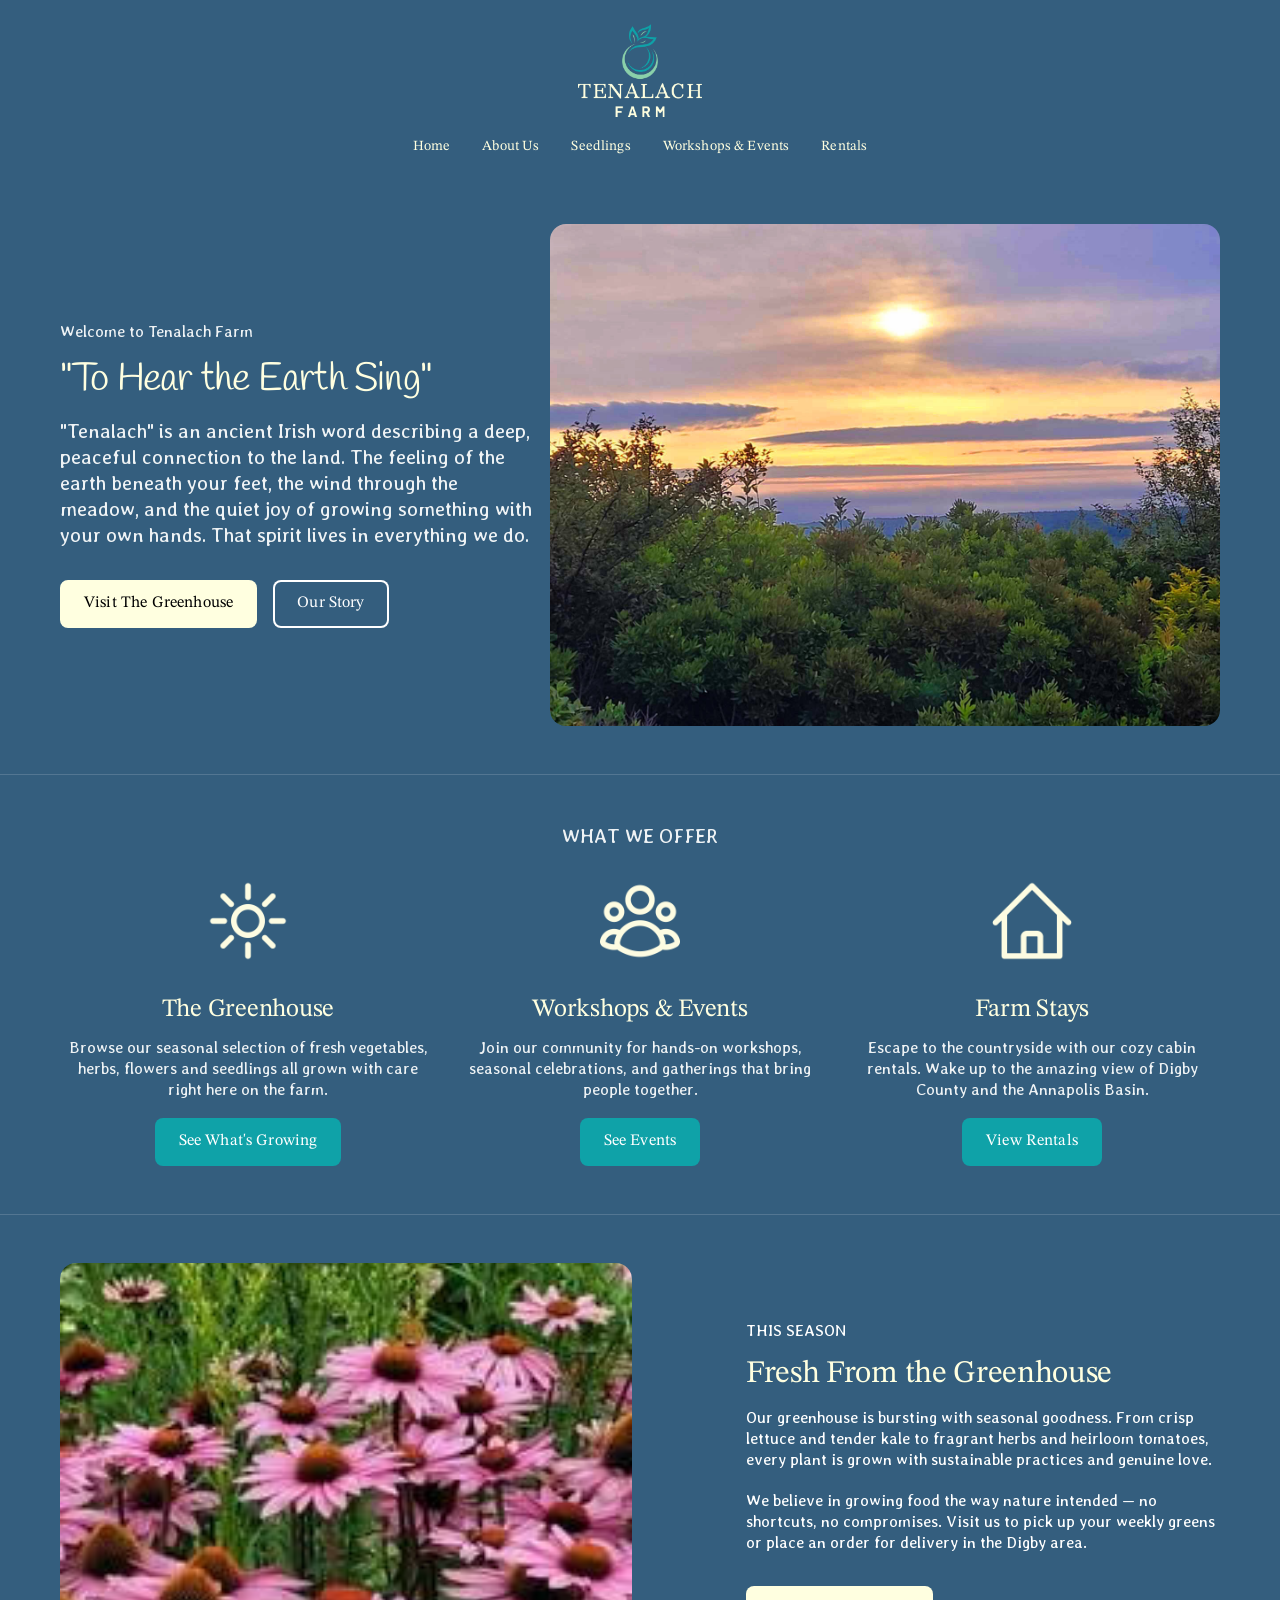
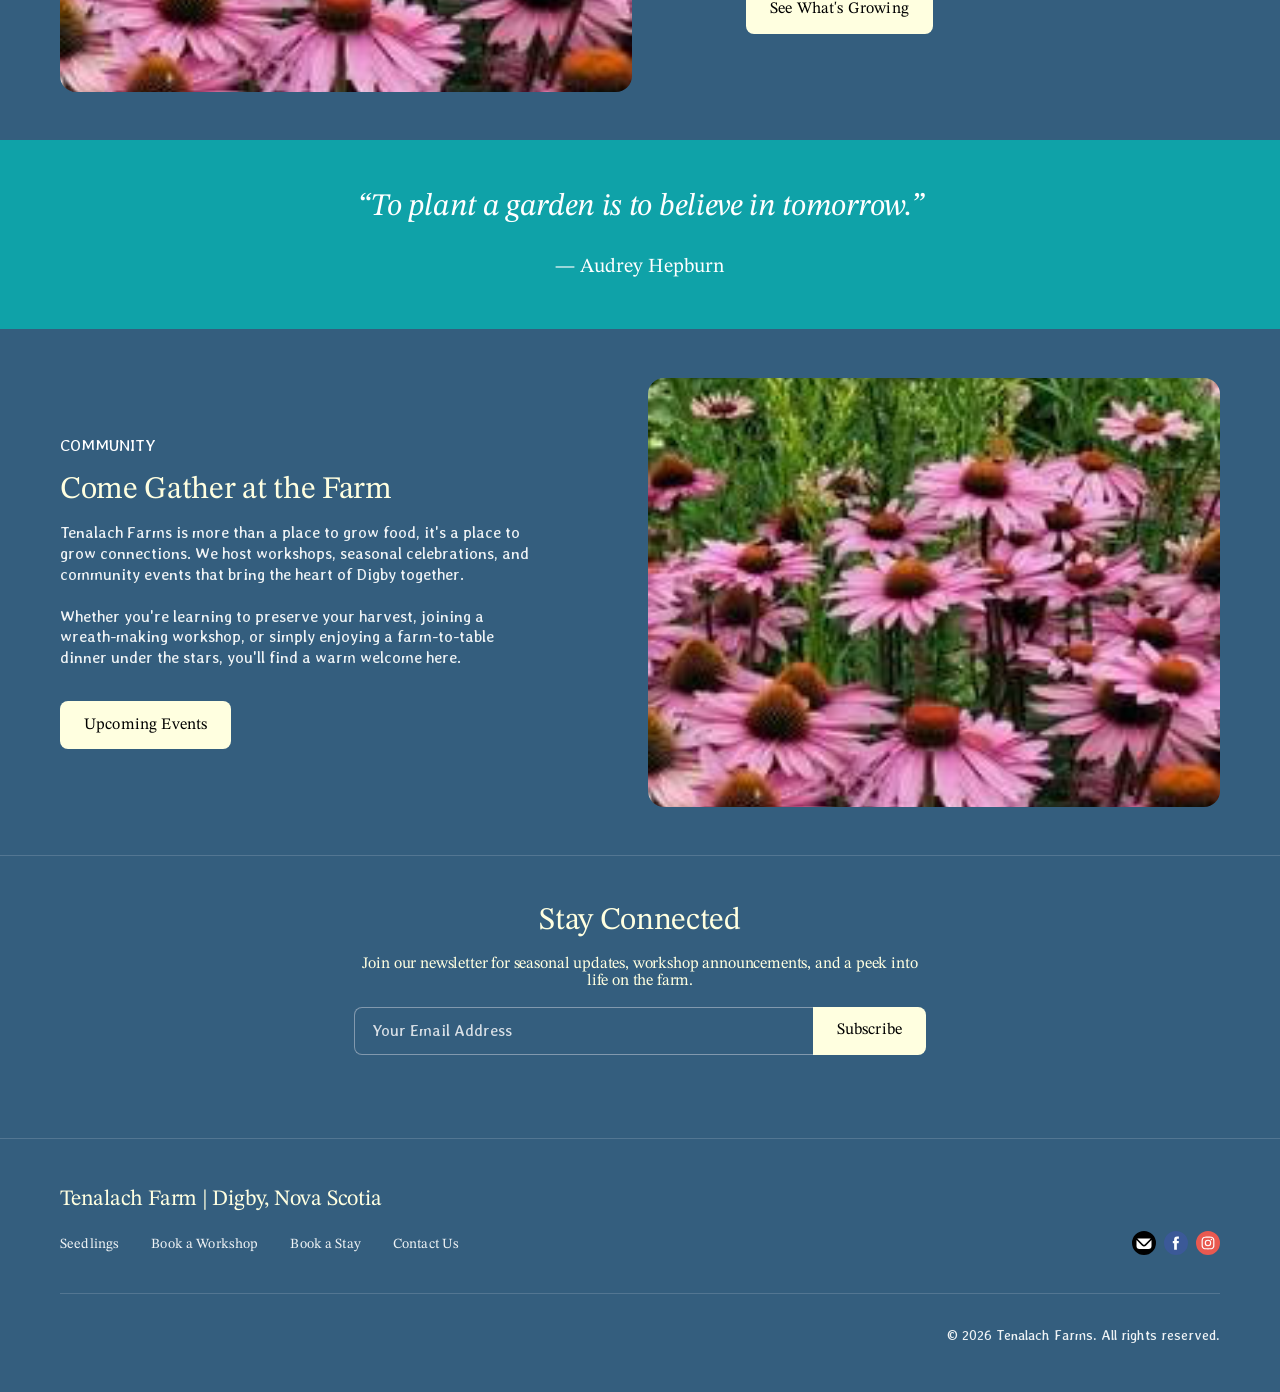
==== index.html @ 4d5b63ff "Tenalach Farm website: static rebuild of the Square site Home, About Us, Seedlings, Workshops & Even" ====
<!doctype html>
<html lang="en">
<head>
  <meta charset="utf-8">
  <meta name="viewport" content="width=device-width, initial-scale=1">
  <title>Home | Tenalach Farm | Digby, Nova Scotia</title>
  <meta name="description" content="Tenalach Farm in Digby, Nova Scotia: seedlings, cut flowers and herbs, community workshops and events, and cozy farm-stay cabins.">
  <meta property="og:title" content="Home | Tenalach Farm | Digby, Nova Scotia">
  <meta property="og:description" content="Tenalach Farm in Digby, Nova Scotia: seedlings, cut flowers and herbs, community workshops and events, and cozy farm-stay cabins.">
  <meta property="og:image" content="assets/images/home-hero.jpg">
  <link rel="icon" type="image/png" href="assets/images/favicon.png">
  <link rel="apple-touch-icon" href="assets/images/apple-touch-icon.png">
  <link rel="preconnect" href="https://fonts.googleapis.com">
  <link rel="preconnect" href="https://fonts.gstatic.com" crossorigin>
  <link href="https://fonts.googleapis.com/css2?family=Averia+Libre:ital,wght@0,400;0,700;1,400&family=Handlee&family=STIX+Two+Text:ital,wght@0,400;0,700;1,400&display=swap" rel="stylesheet">
  <link rel="stylesheet" href="assets/css/style.css">
</head>
<body>

  <header class="site-header">
    <div class="container header-inner">
      <button class="icon-btn menu-toggle" data-menu-open aria-label="Open menu"><svg viewBox="0 0 24 24" aria-hidden="true"><path fill="currentColor" fill-rule="evenodd" d="M3 6h18v2H3V6Zm18 5H3v2h18v-2Zm0 5H3v2h18v-2Z" clip-rule="evenodd"/></svg></button>
      <a class="logo" href="index.html"><img src="assets/images/logo.png" alt="Tenalach Farm | Digby, Nova Scotia logo" width="124" height="94"></a>
    </div>
    <nav class="main-nav" aria-label="Main">
      <ul>
        <li><a href="index.html" aria-current="page">Home</a></li>
        <li><a href="about-us.html">About Us</a></li>
        <li><a href="seedlings.html">Seedlings</a></li>
        <li><a href="workshops-and-events.html">Workshops &amp; Events</a></li>
        <li><a href="rentals.html">Rentals</a></li>
      </ul>
    </nav>
  </header>

  <div class="mobile-nav" aria-label="Menu">
    <button class="icon-btn" data-menu-close aria-label="Close menu"><svg viewBox="0 0 24 24" aria-hidden="true"><path fill="currentColor" d="m6.71 18.71 5.29-5.3 5.29 5.3 1.42-1.42-5.3-5.29 5.3-5.29-1.42-1.42-5.29 5.3-5.29-5.3-1.42 1.42 5.3 5.29-5.3 5.29 1.42 1.42Z"/></svg></button>
    <ul>
      <li><a href="index.html" aria-current="page">Home</a></li>
        <li><a href="about-us.html">About Us</a></li>
        <li><a href="seedlings.html">Seedlings</a></li>
        <li><a href="workshops-and-events.html">Workshops &amp; Events</a></li>
        <li><a href="rentals.html">Rentals</a></li>
    </ul>
  </div>

  <main>

    <section class="hero">
      <div class="container grid">
        <div>
          <p class="overline">Welcome to Tenalach Farm</p>
          <h1 class="title-script">"To Hear the Earth Sing"</h1>
          <p class="lead">"Tenalach" is an ancient Irish word describing a deep, peaceful connection to the land. The feeling of the earth beneath your feet, the wind through the meadow, and the quiet joy of growing something with your own hands. That spirit lives in everything we do.</p>
          <div class="btn-row">
            <a class="btn btn--cream" href="seedlings.html">Visit The Greenhouse</a>
            <a class="btn btn--outline" href="about-us.html#our-story">Our Story</a>
          </div>
        </div>
        <div class="hero__media">
          <img src="assets/images/home-hero.jpg" alt="Sunset over the trees at Tenalach Farm" width="670" height="502">
        </div>
      </div>
    </section>

    <section class="section">
      <div class="container">
        <h2 class="lead center" style="margin-bottom:32px">WHAT WE OFFER</h2>
        <div class="icon-grid">
          <div class="icon-card">
            <img src="assets/images/icon-sun.png" alt="" width="80" height="80">
            <h3 class="title-lg">The Greenhouse</h3>
            <p>Browse our seasonal selection of fresh vegetables, herbs, flowers and seedlings all grown with care right here on the farm.</p>
            <a class="btn btn--teal" href="seedlings.html">See What's Growing</a>
          </div>
          <div class="icon-card">
            <img src="assets/images/icon-people.png" alt="" width="80" height="80">
            <h3 class="title-lg">Workshops &amp; Events</h3>
            <p>Join our community for hands-on workshops, seasonal celebrations, and gatherings that bring people together.</p>
            <a class="btn btn--teal" href="workshops-and-events.html">See Events</a>
          </div>
          <div class="icon-card">
            <img src="assets/images/icon-rental.png" alt="" width="80" height="80">
            <h3 class="title-lg">Farm Stays</h3>
            <p>Escape to the countryside with our cozy cabin rentals. Wake up to the amazing view of Digby County and the Annapolis Basin.</p>
            <a class="btn btn--teal" href="rentals.html">View Rentals</a>
          </div>
        </div>
      </div>
    </section>

    <section class="section">
      <div class="container split split--image-left">
        <div class="split__media">
          <img src="assets/images/home-greenhouse.jpg" alt="Pink coneflowers in bloom" width="572" height="429">
        </div>
        <div class="split__text copy--white">
          <p class="overline" style="color:#fff">THIS SEASON</p>
          <h2 class="title-xl">Fresh From the Greenhouse</h2>
          <div class="copy copy--white">
            <p>Our greenhouse is bursting with seasonal goodness. From crisp lettuce and tender kale to fragrant herbs and heirloom tomatoes, every plant is grown with sustainable practices and genuine love.</p>
            <p>We believe in growing food the way nature intended — no shortcuts, no compromises. Visit us to pick up your weekly greens or place an order for delivery in the Digby area.</p>
          </div>
          <div class="btn-row"><a class="btn btn--cream" href="seedlings.html">See What's Growing</a></div>
        </div>
      </div>
    </section>

    <section class="section section--teal quote">
      <div class="container narrow">
        <blockquote>
          <p><em>“To plant a garden is to believe in tomorrow.”</em></p>
          <cite>— Audrey Hepburn</cite>
        </blockquote>
      </div>
    </section>

    <section class="section">
      <div class="container split split--image-right">
        <div class="split__text">
          <p class="overline" style="color:#fff">COMMUNITY</p>
          <h2 class="title-xl">Come Gather at the Farm</h2>
          <div class="copy">
            <p>Tenalach Farms is more than a place to grow food, it's a place to grow connections. We host workshops, seasonal celebrations, and community events that bring the heart of Digby together.</p>
            <p>Whether you're learning to preserve your harvest, joining a wreath-making workshop, or simply enjoying a farm-to-table dinner under the stars, you'll find a warm welcome here.</p>
          </div>
          <div class="btn-row"><a class="btn btn--cream" href="workshops-and-events.html#events">Upcoming Events</a></div>
        </div>
        <div class="split__media">
          <img src="assets/images/home-gather.jpg" alt="Pink coneflowers in bloom" width="572" height="429">
        </div>
      </div>
    </section>

    <section class="section">
      <div class="container newsletter">
        <h3 class="title-xl">Stay Connected</h3>
        <p>Join our newsletter for seasonal updates, workshop announcements, and a peek into life on the farm.</p>
        <form data-form data-subject="Newsletter sign-up" data-success="Thanks for subscribing!">
          <label class="sr-only" for="nl-email">Email address</label>
          <input class="field" id="nl-email" name="email" type="email" placeholder="Your Email Address" required>
          <button class="btn btn--cream" type="submit">Subscribe</button>
        </form>
        <p class="form-status" role="status"></p>
      </div>
    </section>
  </main>

  <footer class="site-footer">
    <div class="container">
      <div class="footer-top">
        <div>
          <a class="footer-title" href="index.html">Tenalach Farm | Digby, Nova Scotia</a>
          <ul class="footer-links">
            <li><a href="seedlings.html">Seedlings</a></li>
            <li><a href="workshops-and-events.html">Book a Workshop</a></li>
            <li><a href="rentals.html">Book a Stay</a></li>
            <li><a href="about-us.html#contact">Contact Us</a></li>
          </ul>
        </div>
        <div class="socials">
          <a href="mailto:cheryl@tenalachfarm.ca" aria-label="Email"><svg viewBox="0 0 16 16" aria-hidden="true"><rect x="1" y="1" width="14" height="14" rx="8" fill="#fff"/><path fill="#000" fill-rule="evenodd" d="M0 8a8 8 0 1 1 16 0A8 8 0 0 1 0 8zm3.5-3h9L8.707 8.793a1 1 0 0 1-1.414 0L3.5 5zM3 6l3.586 3.586a2 2 0 0 0 2.828 0L13 6v4a2 2 0 0 1-2 2H5a2 2 0 0 1-2-2V6z"/></svg></a>
          <a href="https://www.facebook.com/TenalachFarm1" target="_blank" rel="noopener" aria-label="Facebook"><svg viewBox="0 0 16 16" aria-hidden="true"><rect x="1" y="1" width="14" height="14" rx="8" fill="#fff"/><path fill="#3b5998" fill-rule="evenodd" d="M0 8a8 8 0 1 1 16 0A8 8 0 0 1 0 8zm8.567 4.437V8.085H9.77l.159-1.5h-1.36l.001-.75c0-.392.037-.602.6-.602h.75v-1.5H8.718c-1.444 0-1.952.728-1.952 1.952v.9h-.9v1.5h.9v4.352h1.801z"/></svg></a>
          <a href="https://www.instagram.com/tenalach_farm" target="_blank" rel="noopener" aria-label="Instagram"><svg viewBox="0 0 16 16" aria-hidden="true"><rect x="1" y="1" width="14" height="14" rx="8" fill="#fff"/><g fill="#e95950" fill-rule="evenodd"><path d="M0 8a8 8 0 1 1 16 0A8 8 0 0 1 0 8zm8-4.267c-1.158 0-1.304.005-1.759.026a3.12 3.12 0 0 0-1.035.198 2.09 2.09 0 0 0-.756.492 2.095 2.095 0 0 0-.493.756c-.106.271-.178.582-.198 1.036-.02.455-.026.6-.026 1.759 0 1.159.005 1.304.026 1.759.021.454.093.764.198 1.035.11.281.255.52.492.756.237.238.476.384.756.493.271.105.582.177 1.036.198.455.02.6.026 1.759.026 1.159 0 1.304-.005 1.759-.026.454-.02.764-.093 1.036-.198.28-.11.518-.255.755-.493.238-.237.383-.475.493-.755.105-.272.177-.582.198-1.036.02-.455.026-.6.026-1.759 0-1.159-.006-1.304-.026-1.76-.021-.453-.093-.764-.198-1.035a2.094 2.094 0 0 0-.493-.756 2.085 2.085 0 0 0-.755-.492c-.272-.105-.583-.177-1.037-.198-.455-.02-.6-.026-1.759-.026H8z"/><path d="M7.618 4.502H8c1.14 0 1.275.004 1.725.025.416.019.641.088.792.147.199.077.34.17.49.319.15.15.242.291.32.49.058.15.127.376.146.792.02.45.025.585.025 1.724s-.004 1.274-.025 1.724c-.019.416-.088.641-.147.792-.077.199-.17.34-.319.49a1.32 1.32 0 0 1-.49.319c-.15.059-.376.128-.792.147-.45.02-.585.025-1.725.025-1.139 0-1.274-.005-1.724-.025-.416-.02-.641-.089-.792-.147-.2-.078-.341-.17-.49-.32a1.322 1.322 0 0 1-.32-.49c-.058-.15-.128-.376-.147-.792-.02-.45-.024-.585-.024-1.724 0-1.14.004-1.274.024-1.724.02-.416.089-.641.147-.792.077-.199.17-.341.32-.49.149-.15.29-.242.49-.32.15-.058.376-.128.792-.147.394-.018.546-.023 1.342-.024v.001zm2.66.709a.512.512 0 1 0 0 1.024.512.512 0 0 0 0-1.024zM8 5.809a2.191 2.191 0 1 0 0 4.382A2.191 2.191 0 0 0 8 5.81z"/><path d="M8 6.578a1.422 1.422 0 1 1 0 2.844 1.422 1.422 0 0 1 0-2.844z"/></g></svg></a>
        </div>
      </div>
      <div class="footer-bottom">© <span data-year>2026</span> Tenalach Farms. All rights reserved.</div>
    </div>
  </footer>

  <script src="assets/js/main.js"></script>

</body>
</html>
---- assets/css/style.css ----
/* ==========================================================
   Tenalach Farm — site styles
   Rebuilt from the Square Online site (tenalachfarm.ca)
   ========================================================== */

:root {
  --blue: #345e7e;          /* main background */
  --blue-dark: #1f4461;     /* headings on light backgrounds */
  --cream: #ffffe0;         /* headings, buttons, page background */
  --cream-soft: #f1f1d3;
  --teal: #0fa2a8;          /* accent buttons + quote band */
  --text: #eff3f5;          /* body copy on blue */
  --white: #ffffff;
  --line: #8299ae;          /* form borders */
  --divider: rgba(239, 243, 245, 0.16);
  --link: #3374ff;

  --font-heading: "STIX Two Text", Georgia, serif;
  --font-body: "Averia Libre", Georgia, serif;
  --font-script: "Handlee", cursive;

  --container: 1160px;
  --gutter: 96px;
  --radius: 8px;
  --radius-lg: 16px;
}

*, *::before, *::after { box-sizing: border-box; }

html { -webkit-text-size-adjust: 100%; scroll-behavior: smooth; }

body {
  margin: 0;
  background: var(--cream);
  color: var(--text);
  font-family: var(--font-body);
  font-size: 16px;
  line-height: 1.3;
  -webkit-font-smoothing: antialiased;
}

img { max-width: 100%; height: auto; display: block; }
a { color: inherit; }
button { font: inherit; cursor: pointer; }

h1, h2, h3, h4, h5, h6, p { margin: 0; font-weight: 400; }

.sr-only {
  position: absolute; width: 1px; height: 1px; padding: 0; margin: -1px;
  overflow: hidden; clip: rect(0, 0, 0, 0); white-space: nowrap; border: 0;
}

.container {
  width: 100%;
  max-width: calc(var(--container) + 48px);
  margin: 0 auto;
  padding: 0 24px;
}

/* ---------- Typography ---------- */
.overline {
  font-family: var(--font-body);
  font-size: 16px;
  line-height: 1.3;
  color: var(--text);
  margin-bottom: 16px;
}
.overline--sm { font-size: 14px; }
.title-script {
  font-family: var(--font-script);
  font-size: 39.3px;
  line-height: 1.1;
  letter-spacing: -0.02em;
  color: var(--cream);
}
.title-xl {
  font-family: var(--font-heading);
  font-size: 31.37px;
  line-height: 1.1;
  letter-spacing: -0.01em;
  color: var(--cream);
}
.title-lg {
  font-family: var(--font-heading);
  font-size: 25.05px;
  line-height: 1.1;
  letter-spacing: -0.01em;
  color: var(--cream);
}
.title-md {
  font-family: var(--font-heading);
  font-size: 20.01px;
  line-height: 1.1;
  letter-spacing: -0.01em;
  color: var(--cream);
}
.lead { font-size: 20.01px; line-height: 1.3; color: var(--text); }
.copy { color: var(--text); }
.copy p + p { margin-top: 20.8px; }
.copy--white { color: var(--white); }
.small { font-size: 14px; }
.center { text-align: center; }

/* ---------- Buttons ---------- */
.btn {
  display: inline-flex;
  align-items: center;
  justify-content: center;
  height: 48px;
  padding: 0 24px;
  border: 0;
  border-radius: var(--radius);
  font-family: var(--font-heading);
  font-size: 16px;
  letter-spacing: 0.01em;
  text-decoration: none;
  white-space: nowrap;
  transition: opacity 0.15s ease, background-color 0.15s ease;
}
.btn:hover { opacity: 0.85; }
.btn--cream { background: var(--cream); color: #000; }
.btn--teal { background: var(--teal); color: var(--white); }
.btn--white { background: var(--white); color: #000; }
.btn--blue { background: var(--blue); color: var(--white); }
.btn--outline { background: transparent; color: var(--white); box-shadow: inset 0 0 0 2px var(--white); }
.btn--block { display: flex; width: 100%; }
.btn-row { display: flex; flex-wrap: wrap; gap: 16px; margin-top: 32px; }

/* ---------- Header ---------- */
.site-header { background: var(--blue); position: relative; z-index: 20; }
.header-inner {
  position: relative;
  display: flex;
  align-items: center;
  justify-content: center;
  padding-top: 24px;
}
.logo img { width: 124px; height: auto; }
.header-icons {
  position: absolute;
  right: 4px;
  top: 57px;
  display: flex;
  align-items: center;
  gap: 11px;
}
.icon-btn {
  position: relative;
  display: inline-flex;
  align-items: center;
  justify-content: center;
  width: 24px;
  height: 26px;
  padding: 0;
  border: 0;
  background: none;
  color: var(--text);
}
.icon-btn svg { width: 24px; height: 24px; }
.menu-toggle { display: none; }

.main-nav { padding: 16px 0 16px; }
.main-nav ul {
  list-style: none;
  margin: 0;
  padding: 0;
  display: flex;
  flex-wrap: wrap;
  justify-content: center;
  gap: 0 32px;
}
.main-nav a {
  display: block;
  padding: 4px 0;
  font-family: var(--font-heading);
  font-size: 14px;
  letter-spacing: 0.01em;
  color: var(--cream);
  text-decoration: none;
}
.main-nav a:hover { opacity: 0.8; }

/* mobile drawer */
.mobile-nav {
  position: fixed;
  inset: 0;
  z-index: 60;
  display: none;
  background: var(--blue);
  padding: 20px 24px;
  overflow-y: auto;
}
.mobile-nav.is-open { display: block; }
.mobile-nav .icon-btn { margin-bottom: 24px; }
.mobile-nav ul { list-style: none; margin: 0; padding: 0; }
.mobile-nav a {
  display: block;
  padding: 16px 0;
  border-top: 1px solid var(--divider);
  font-family: var(--font-heading);
  font-size: 20px;
  color: var(--cream);
  text-decoration: none;
}

/* ---------- Sections ---------- */
.section {
  background: var(--blue);
  padding: 48px 0;
  border-top: 1px solid var(--divider);
}
.section--teal { background: var(--teal); border-top-color: transparent; }
.section--teal + .section { border-top-color: transparent; }
.section-head { text-align: center; margin-bottom: 24px; }
.section-head > * + * { margin-top: 16px; }
.narrow { max-width: 768px; margin-left: auto; margin-right: auto; }
.container.narrow { max-width: 816px; }
.section--lg { padding: 64px 0; }

/* hero banner */
.hero {
  background: var(--blue);
  padding: 48px 0;
}
.hero .grid {
  display: grid;
  grid-template-columns: 474px 1fr;
  gap: 16px;
  align-items: center;
}
.hero .title-script { margin-bottom: 16px; }
.hero img {
  width: 100%;
  aspect-ratio: 670 / 502;
  object-fit: cover;
  border-radius: var(--radius-lg);
}

/* text + image, two equal columns */
.split {
  display: grid;
  grid-template-columns: 1fr 1fr;
  gap: 16px;
  align-items: center;
}
.split__text { max-width: 474px; }
.split--image-left .split__text { justify-self: end; width: 100%; }
.split__media img {
  width: 100%;
  aspect-ratio: 4 / 3;
  object-fit: cover;
  border-radius: var(--radius-lg);
}
.split .title-xl, .split .title-lg { margin-bottom: 16px; }

/* narrow image + wide text */
.feature {
  display: grid;
  grid-template-columns: 376fr 670fr;
  gap: 113px;
  align-items: center;
}
.feature--reverse { grid-template-columns: 670fr 376fr; }
.feature__media img {
  width: 100%;
  aspect-ratio: 1 / 1;
  object-fit: cover;
  border-radius: var(--radius-lg);
}
.feature__media--tall img { aspect-ratio: 376 / 500; }
.feature__caption { margin-top: 8px; font-size: 14px; line-height: 1.66; letter-spacing: -0.01em; }
.feature .title-xl, .feature .title-lg { margin-bottom: 16px; }

/* icon columns */
.icon-grid {
  display: grid;
  grid-template-columns: repeat(3, 1fr);
  gap: 16px;
  text-align: center;
}
.icon-grid--4 { grid-template-columns: repeat(4, 1fr); }
.icon-card img { width: 80px; height: 80px; margin: 0 auto 35px; border-radius: var(--radius); }
.icon-card .title-lg { margin-bottom: 15px; }
.icon-card .btn { margin-top: 17px; }
.icon-card p { max-width: 380px; margin-left: auto; margin-right: auto; }
.icon-grid--4 .icon-card p { padding: 0 14px; }

/* quote band */
.quote { text-align: center; padding: 49px 0 49px; }
.quote blockquote { margin: 0; }
.quote blockquote p { line-height: 1.1; }
.quote em {
  font-family: var(--font-heading);
  font-size: 31.37px;
  line-height: 1.1;
  letter-spacing: -0.01em;
  color: var(--white);
}
.quote cite {
  display: block;
  margin-top: 30px;
  font-style: normal;
  font-family: var(--font-heading);
  font-size: 20.01px;
  color: var(--white);
}

/* newsletter */
.newsletter { max-width: 620px; margin: 0 auto; text-align: center; }
.newsletter p { margin-top: 17px; font-family: var(--font-heading); color: var(--cream); line-height: 1.1; letter-spacing: -0.01em; }
.newsletter form { display: flex; margin-top: 16px; }
.newsletter .field { flex: 1; border-radius: var(--radius) 0 0 var(--radius); border-right: 0; }
.newsletter .btn { border-radius: 0 var(--radius) var(--radius) 0; }

/* forms */
.field {
  display: block;
  width: 100%;
  height: 48px;
  padding: 0 17px;
  border: 1px solid var(--line);
  border-radius: var(--radius);
  background: var(--blue);
  color: #f5f6f8;
  font-family: var(--font-body);
  font-size: 16px;
  outline: none;
}
.field::placeholder { color: #f5f6f8; opacity: 0.85; }
.field:focus { border-color: var(--cream); }
textarea.field { height: 96px; padding: 12px 17px; resize: vertical; }
.contact-form { display: grid; gap: 16px; }
.contact-form .btn { justify-self: start; margin-top: 8px; }
.form-status { font-size: 14px; color: var(--cream); min-height: 18px; }

/* location + hours */
.location {
  display: grid;
  grid-template-columns: 548px 1fr;
  gap: 40px;
  padding-top: 16px;
  padding-bottom: 19px;
}
.location iframe { width: 100%; height: 350px; border: 0; display: block; }
.location .title-lg { margin-bottom: 32px; }
.location-cols { display: grid; grid-template-columns: 278px 1fr; gap: 16px; }
.location a { color: var(--link); text-decoration: none; }
.location a:hover { text-decoration: underline; }
.directions { display: inline-block; margin-top: 18px; }
.hours { font-size: 14px; line-height: 1.3; border-collapse: collapse; }
.hours td { padding: 0 16px 8px 0; vertical-align: top; }
.hours td:first-child { width: 70px; }

.inline-links a { color: var(--white); text-decoration: none; }
.inline-links a:hover { text-decoration: underline; }

/* full-width photo band (events page) */
.photo-band { background: var(--blue); padding: 48px 0; border-top: 1px solid var(--divider); }
.photo-band img { width: 100%; height: 320px; object-fit: cover; }
.photo-band--tall img { height: 350px; }

.text-link { color: var(--cream); text-decoration: underline; text-underline-offset: 3px; }

/* event cards */
.card-grid { display: grid; grid-template-columns: repeat(3, 1fr); gap: 16px; }
.event-card {
  display: flex;
  flex-direction: column;
  background: var(--white);
  border: 1px solid rgba(0, 0, 0, 0.08);
  border-radius: 4px;
  overflow: hidden;
  color: #000;
}
.event-card__media { aspect-ratio: 2 / 1; overflow: hidden; }
.event-card__media img { width: 100%; height: 100%; object-fit: cover; }
.event-card__body { padding: 24px 32px 33px; display: flex; flex-direction: column; flex: 1; }
.event-card .title-md { color: #000; }
.event-card .event-actions { margin-top: auto; padding-top: 24px; }

.event-row {
  display: grid;
  grid-template-columns: 215px 1fr auto;
  gap: 48px;
  min-height: 217px;
  background: var(--white);
  border: 1px solid rgba(0, 0, 0, 0.08);
  border-radius: 4px;
  overflow: hidden;
  color: #000;
}
.event-row + .event-row { margin-top: 32px; }
.event-row__body { padding: 32px 0; }
.event-row .title-lg { color: #000; }
.event-row .event-actions { padding: 32px 33px 32px 0; }
.event-row > .placeholder, .event-row > img { width: 215px; height: 100%; min-height: 215px; object-fit: cover; }

/* workshop details on cards */
.event-when {
  margin-bottom: 8px;
  font-size: 14px;
  color: var(--blue);
  letter-spacing: 0.02em;
}
.event-meta { list-style: none; margin: 12px 0 0; padding: 0; display: grid; gap: 4px; font-size: 14px; }
.event-meta span {
  display: inline-block;
  min-width: 52px;
  margin-right: 8px;
  font-family: var(--font-heading);
  font-weight: 700;
  color: var(--blue-dark);
}
.event-summary { margin-top: 12px; font-size: 15px; line-height: 1.4; color: #333; }
.event-actions { display: flex; flex-direction: column; align-items: stretch; gap: 10px; }
.event-row .event-actions { align-items: flex-end; }
.text-button {
  padding: 0;
  border: 0;
  background: none;
  color: var(--blue);
  font-family: var(--font-heading);
  font-size: 15px;
  text-decoration: underline;
  text-underline-offset: 3px;
}
.empty-state a { color: var(--cream); }

/* workshop details popup */
.event-dialog {
  width: min(880px, calc(100% - 32px));
  max-height: calc(100vh - 48px);
  padding: 0;
  border: 0;
  border-radius: var(--radius-lg);
  background: var(--cream);
  color: #000;
  overflow: auto;
}
.event-dialog::backdrop { background: rgba(20, 35, 48, 0.65); }
.event-dialog__close {
  position: sticky;
  top: 12px;
  float: right;
  margin: 12px 12px 0 0;
  width: 36px;
  height: 36px;
  border-radius: 50%;
  background: var(--white);
  color: #000;
  z-index: 1;
}
.event-dialog__gallery { padding: 24px 24px 0; }
.event-dialog__main { width: 100%; max-height: 460px; object-fit: cover; border-radius: var(--radius); }
.event-dialog__thumbs { display: flex; gap: 8px; margin-top: 8px; overflow-x: auto; }
.event-dialog__thumbs button { flex: none; width: 72px; height: 72px; padding: 0; border: 2px solid transparent; border-radius: 6px; overflow: hidden; background: none; }
.event-dialog__thumbs button.is-active { border-color: var(--blue); }
.event-dialog__thumbs img { width: 100%; height: 100%; object-fit: cover; }
.event-dialog__text { padding: 24px 32px 32px; }
.event-dialog .title-xl { color: var(--blue-dark); margin-bottom: 4px; }
.event-dialog .copy { margin-top: 20px; color: #222; }
.event-dialog__sub { margin: 24px 0 8px; font-family: var(--font-heading); font-size: 18px; color: var(--blue-dark); }
.event-dialog .tick-list { margin-top: 0; }
.event-dialog .tick-list li { color: #222; }
.event-dialog .tick-list li::before { border-color: var(--blue); }
.event-dialog .event-actions { margin-top: 28px; flex-direction: row; align-items: center; gap: 20px; }
.event-dialog .btn--cream { background: var(--blue); color: var(--white); }

.placeholder {
  display: flex;
  align-items: center;
  justify-content: center;
  width: 100%;
  height: 100%;
  background: #eff3f5;
  color: #1f4461;
}
.placeholder svg { width: 40px; height: 40px; }

/* gallery carousel */
.carousel { position: relative; }
.carousel__controls { display: flex; justify-content: flex-end; gap: 24px; margin: 0 18px 19px 0; }
.carousel__controls button { border: 0; background: none; padding: 0; color: #f5f6f8; width: 24px; height: 24px; }
.carousel__controls button:disabled { opacity: 0.35; cursor: default; }
.carousel__track {
  display: grid;
  grid-auto-flow: column;
  grid-auto-columns: calc((100% - 32px) / 3);
  gap: 16px;
  overflow-x: auto;
  scroll-snap-type: x mandatory;
  scroll-behavior: smooth;
  scrollbar-width: none;
}
.carousel__track::-webkit-scrollbar { display: none; }
.carousel__track img {
  width: 100%;
  height: 360px;
  object-fit: cover;
  border-radius: var(--radius-lg);
  scroll-snap-align: start;
}

/* reviews */
.reviews { display: grid; grid-template-columns: 1fr 1fr; gap: 96px; text-align: center; }
.review img { width: 167px; height: 125px; object-fit: cover; margin: 0 auto 32px; border-radius: var(--radius-lg); }
.review .title-md { margin-bottom: 16px; }

/* ---------- Footer ---------- */
.site-footer { background: var(--blue); border-top: 1px solid var(--divider); padding: 48px 0 48px; }
.footer-top { display: flex; justify-content: space-between; align-items: flex-end; gap: 24px; }
.footer-title {
  font-family: var(--font-heading);
  font-size: 22px;
  line-height: 1.1;
  letter-spacing: -0.01em;
  color: var(--cream);
  text-decoration: none;
}
.footer-links { list-style: none; margin: 16px 0 0; padding: 0; display: flex; flex-wrap: wrap; gap: 0 32px; }
.footer-links a {
  display: block;
  padding: 8px 0;
  font-family: var(--font-heading);
  font-size: 14px;
  letter-spacing: 0.01em;
  color: var(--text);
  text-decoration: none;
}
.footer-links a:hover { opacity: 0.8; }
.socials { display: flex; gap: 8px; padding-bottom: 6px; }
.socials a { display: block; width: 24px; height: 24px; }
.socials svg { width: 24px; height: 24px; }
.footer-bottom {
  margin-top: 32px;
  padding-top: 32px;
  border-top: 1px solid var(--divider);
  text-align: right;
  font-size: 14px;
  color: var(--text);
}

/* ---------- Seedlings page ---------- */
.season-grid { display: grid; grid-template-columns: repeat(3, 1fr); gap: 40px; }
.season { border-top: 2px solid var(--cream); padding-top: 24px; }
.season .overline { margin-bottom: 8px; }
.season .title-lg { margin-bottom: 16px; }

.tick-list { list-style: none; margin: 24px 0 0; padding: 0; display: grid; gap: 10px; }
.tick-list li { position: relative; padding-left: 30px; color: var(--text); }
.tick-list li::before {
  content: "";
  position: absolute;
  left: 2px;
  top: 3px;
  width: 16px;
  height: 9px;
  border-left: 2px solid var(--cream);
  border-bottom: 2px solid var(--cream);
  transform: rotate(-45deg);
}

.flower-list { list-style: none; margin: 0; padding: 0; display: flex; flex-wrap: wrap; justify-content: center; gap: 10px; }
.flower-list li {
  padding: 8px 18px;
  border: 1px solid rgba(255, 255, 224, 0.55);
  border-radius: 999px;
  font-family: var(--font-heading);
  color: var(--cream);
}

.howto-grid { display: grid; grid-template-columns: 1fr 1fr; gap: 16px; }
.howto { padding: 32px; border-radius: var(--radius-lg); background: rgba(255, 255, 255, 0.12); color: var(--white); }
.howto .title-md { color: var(--white); margin-bottom: 12px; }

/* ---------- Responsive ---------- */
@media (max-width: 1100px) {
  .hero .grid { grid-template-columns: 1fr 1fr; }
  .feature, .feature--reverse { gap: 48px; }
}

@media (max-width: 900px) {
  .icon-grid--4 { grid-template-columns: repeat(2, 1fr); row-gap: 48px; }
  .season-grid { grid-template-columns: 1fr; gap: 32px; }
  .location { grid-template-columns: 1fr; }
  .card-grid { grid-template-columns: 1fr 1fr; }
}

@media (max-width: 768px) {
  .container { padding: 0 16px; }

  .header-inner { padding: 16px 0 12px; }
  .site-header .container { padding: 0 16px; }
  .logo img { width: 58px; }
  .menu-toggle { display: inline-flex; position: absolute; left: 0; top: 50%; transform: translateY(-50%); }
  .header-icons { top: 50%; transform: translateY(-50%); right: 0; }
  .main-nav { display: none; }

  .hero .grid, .split, .feature, .feature--reverse { grid-template-columns: 1fr; gap: 24px; }
  .hero .grid > .hero__media, .split--image-right .split__media, .feature--reverse .feature__media { order: -1; }
  .split__text, .split--image-left .split__text { max-width: none; justify-self: stretch; }
  .hero .btn-row .btn { width: 100%; }
  .hero { padding: 16px 0 40px; }

  .icon-grid { grid-template-columns: 1fr; gap: 48px; }
  .icon-grid:not(.icon-grid--4) .icon-card {
    display: grid;
    grid-template-columns: 80px 1fr;
    column-gap: 24px;
    text-align: center;
    align-items: start;
  }
  .icon-grid:not(.icon-grid--4) .icon-card img { grid-row: 1 / span 3; margin: 0; align-self: center; }
  .icon-grid:not(.icon-grid--4) .icon-card .btn { display: flex; width: 100%; }
  .icon-grid--4 { grid-template-columns: 1fr; }

  .title-script { font-size: 30px; }
  .title-xl { font-size: 27px; }
  .lead { font-size: 18px; }
  .quote em { font-size: 26px; }
  .reviews { grid-template-columns: 1fr; gap: 48px; }
  .howto-grid { grid-template-columns: 1fr; }
  .howto { padding: 24px; }
  .carousel__track { grid-auto-columns: 85%; }
  .carousel__track img { height: 300px; }
  .photo-band img { height: 180px; }
  .photo-band--tall img { height: 200px; }
  .card-grid { grid-template-columns: 1fr; }
  .event-row { grid-template-columns: 1fr; gap: 0; }
  .event-row > .placeholder, .event-row > img { width: 100%; min-height: 180px; height: 180px; }
  .event-row__body { padding: 24px 24px 0; }
  .event-row .event-actions { padding: 24px; align-items: stretch; }
  .event-card__body { padding: 24px; }
  .event-dialog__text { padding: 20px; }
  .event-dialog .event-actions { flex-direction: column; align-items: stretch; }
  .location-cols { grid-template-columns: 1fr; gap: 24px; }

  .footer-top { flex-direction: column; align-items: flex-start; }
  .footer-bottom { text-align: left; }

}
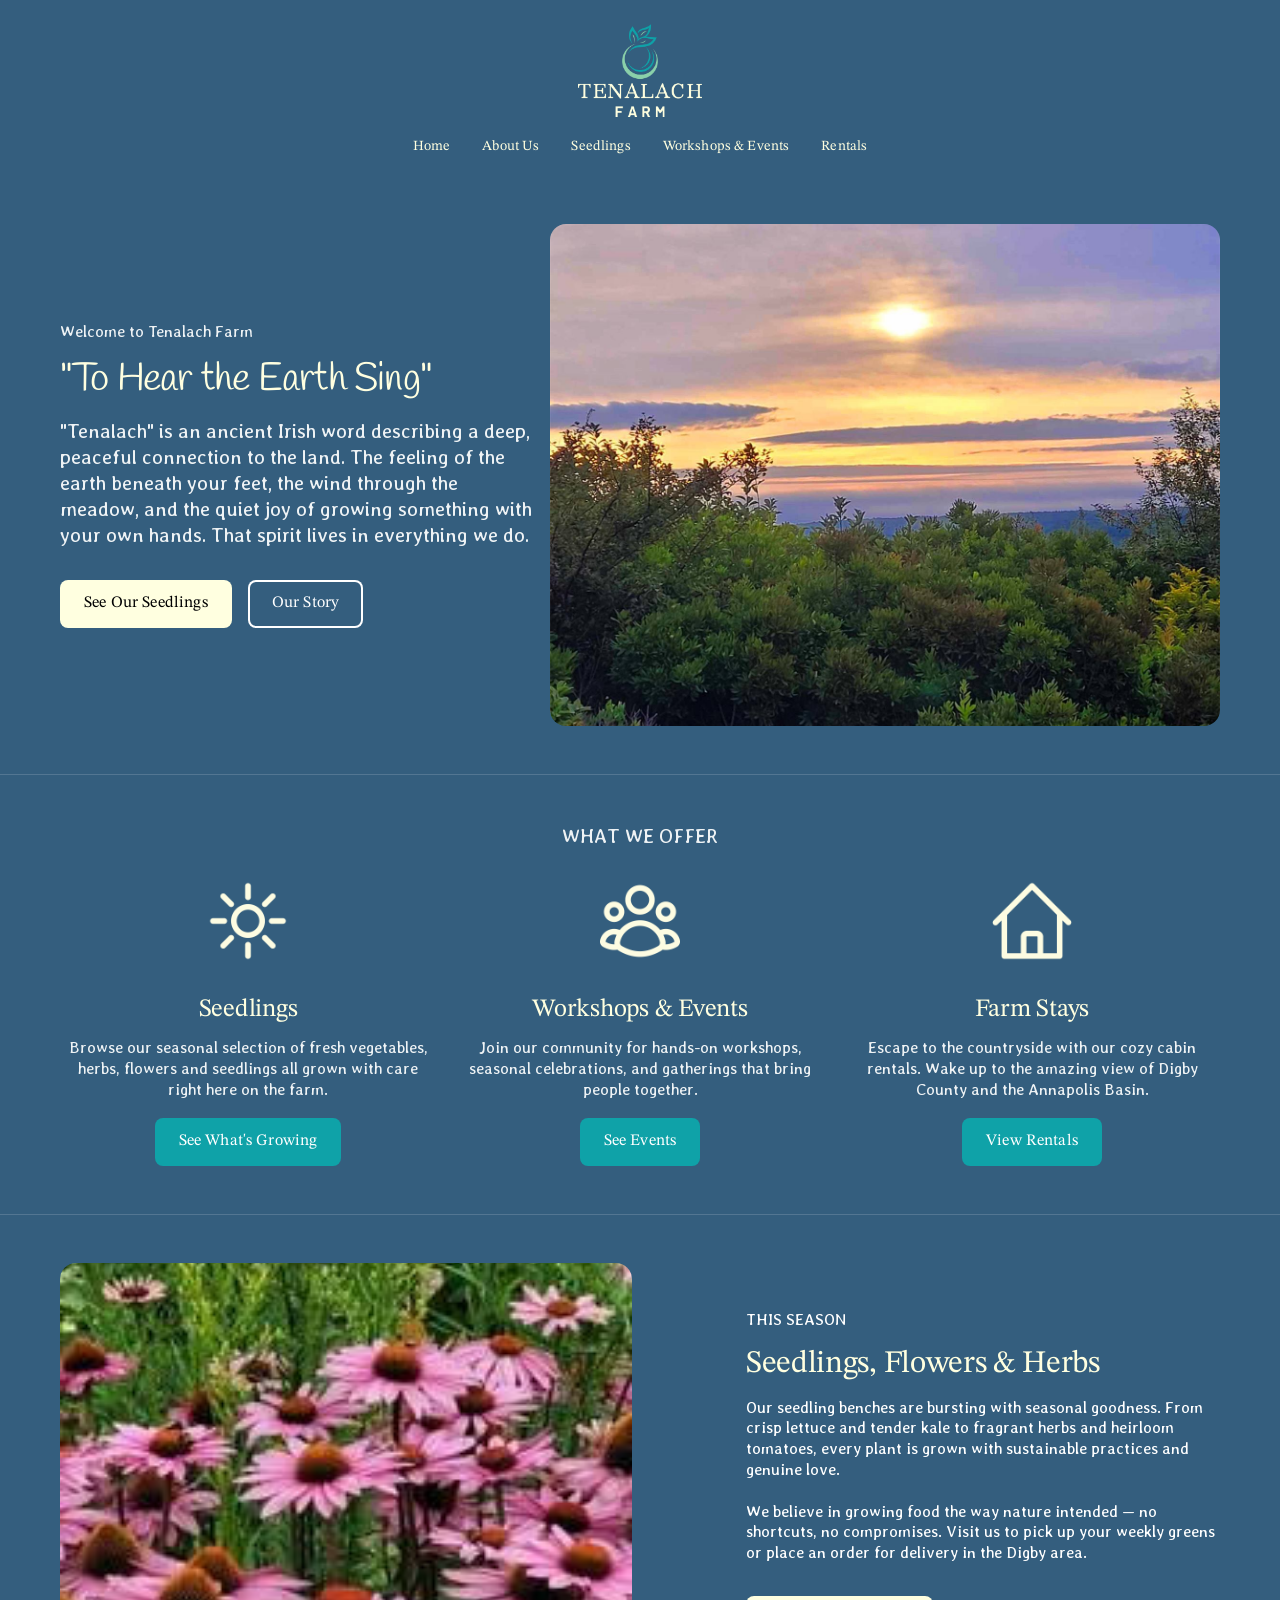
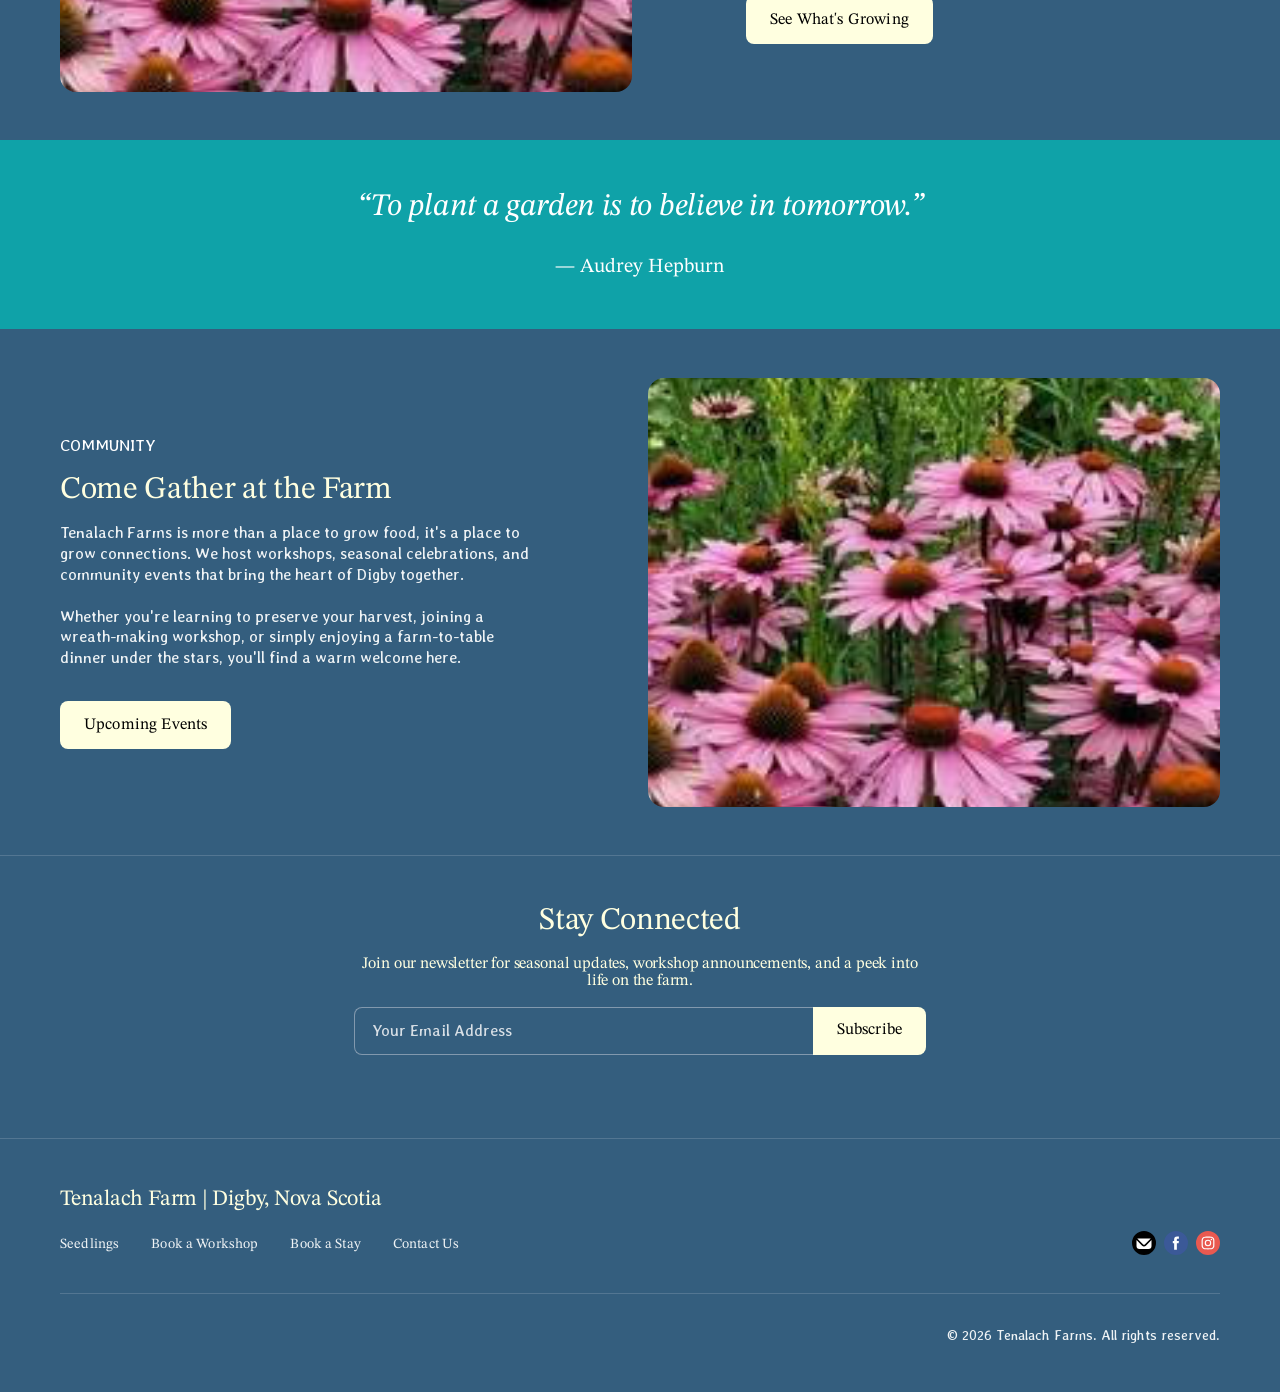
==== commit 6f6219e2: "Rename Greenhouse to Seedlings on Home; mobile pass - Home: page references now say Seedlings (hero " ====
--- a/index.html
+++ b/index.html
@@ -53,12 +53,12 @@
           <h1 class="title-script">"To Hear the Earth Sing"</h1>
           <p class="lead">"Tenalach" is an ancient Irish word describing a deep, peaceful connection to the land. The feeling of the earth beneath your feet, the wind through the meadow, and the quiet joy of growing something with your own hands. That spirit lives in everything we do.</p>
           <div class="btn-row">
-            <a class="btn btn--cream" href="seedlings.html">Visit The Greenhouse</a>
+            <a class="btn btn--cream" href="seedlings.html">See Our Seedlings</a>
             <a class="btn btn--outline" href="about-us.html#our-story">Our Story</a>
           </div>
         </div>
         <div class="hero__media">
-          <img src="assets/images/home-hero.jpg" alt="Sunset over the trees at Tenalach Farm" width="670" height="502">
+          <img decoding="async" src="assets/images/home-hero.jpg" alt="Sunset over the trees at Tenalach Farm" width="670" height="502">
         </div>
       </div>
     </section>
@@ -68,19 +68,19 @@
         <h2 class="lead center" style="margin-bottom:32px">WHAT WE OFFER</h2>
         <div class="icon-grid">
           <div class="icon-card">
-            <img src="assets/images/icon-sun.png" alt="" width="80" height="80">
-            <h3 class="title-lg">The Greenhouse</h3>
+            <img decoding="async" loading="lazy" src="assets/images/icon-sun.png" alt="" width="80" height="80">
+            <h3 class="title-lg">Seedlings</h3>
             <p>Browse our seasonal selection of fresh vegetables, herbs, flowers and seedlings all grown with care right here on the farm.</p>
             <a class="btn btn--teal" href="seedlings.html">See What's Growing</a>
           </div>
           <div class="icon-card">
-            <img src="assets/images/icon-people.png" alt="" width="80" height="80">
+            <img decoding="async" loading="lazy" src="assets/images/icon-people.png" alt="" width="80" height="80">
             <h3 class="title-lg">Workshops &amp; Events</h3>
             <p>Join our community for hands-on workshops, seasonal celebrations, and gatherings that bring people together.</p>
             <a class="btn btn--teal" href="workshops-and-events.html">See Events</a>
           </div>
           <div class="icon-card">
-            <img src="assets/images/icon-rental.png" alt="" width="80" height="80">
+            <img decoding="async" loading="lazy" src="assets/images/icon-rental.png" alt="" width="80" height="80">
             <h3 class="title-lg">Farm Stays</h3>
             <p>Escape to the countryside with our cozy cabin rentals. Wake up to the amazing view of Digby County and the Annapolis Basin.</p>
             <a class="btn btn--teal" href="rentals.html">View Rentals</a>
@@ -92,13 +92,13 @@
     <section class="section">
       <div class="container split split--image-left">
         <div class="split__media">
-          <img src="assets/images/home-greenhouse.jpg" alt="Pink coneflowers in bloom" width="572" height="429">
+          <img decoding="async" loading="lazy" src="assets/images/home-greenhouse.jpg" alt="Pink coneflowers in bloom" width="572" height="429">
         </div>
         <div class="split__text copy--white">
           <p class="overline" style="color:#fff">THIS SEASON</p>
-          <h2 class="title-xl">Fresh From the Greenhouse</h2>
+          <h2 class="title-xl">Seedlings, Flowers &amp; Herbs</h2>
           <div class="copy copy--white">
-            <p>Our greenhouse is bursting with seasonal goodness. From crisp lettuce and tender kale to fragrant herbs and heirloom tomatoes, every plant is grown with sustainable practices and genuine love.</p>
+            <p>Our seedling benches are bursting with seasonal goodness. From crisp lettuce and tender kale to fragrant herbs and heirloom tomatoes, every plant is grown with sustainable practices and genuine love.</p>
             <p>We believe in growing food the way nature intended — no shortcuts, no compromises. Visit us to pick up your weekly greens or place an order for delivery in the Digby area.</p>
           </div>
           <div class="btn-row"><a class="btn btn--cream" href="seedlings.html">See What's Growing</a></div>
@@ -127,7 +127,7 @@
           <div class="btn-row"><a class="btn btn--cream" href="workshops-and-events.html#events">Upcoming Events</a></div>
         </div>
         <div class="split__media">
-          <img src="assets/images/home-gather.jpg" alt="Pink coneflowers in bloom" width="572" height="429">
+          <img decoding="async" loading="lazy" src="assets/images/home-gather.jpg" alt="Pink coneflowers in bloom" width="572" height="429">
         </div>
       </div>
     </section>
--- a/assets/css/style.css
+++ b/assets/css/style.css
@@ -344,8 +344,8 @@
 .location iframe { width: 100%; height: 350px; border: 0; display: block; }
 .location .title-lg { margin-bottom: 32px; }
 .location-cols { display: grid; grid-template-columns: 278px 1fr; gap: 16px; }
-.location a { color: var(--link); text-decoration: none; }
-.location a:hover { text-decoration: underline; }
+.location a { color: var(--cream); text-decoration: underline; text-underline-offset: 3px; }
+.location a:hover { opacity: 0.8; }
 .directions { display: inline-block; margin-top: 18px; }
 .hours { font-size: 14px; line-height: 1.3; border-collapse: collapse; }
 .hours td { padding: 0 16px 8px 0; vertical-align: top; }
@@ -638,4 +638,33 @@
   .footer-top { flex-direction: column; align-items: flex-start; }
   .footer-bottom { text-align: left; }
 
-}
+  /* comfortable tap targets (at least 44px) */
+  .menu-toggle { width: 44px; height: 44px; left: -10px; }
+  .mobile-nav { padding: 12px 16px 32px; }
+  .mobile-nav .icon-btn { width: 44px; height: 44px; margin: 0 0 12px -10px; }
+  .mobile-nav a { padding: 18px 0; }
+  .mobile-nav a[aria-current="page"] { text-decoration: underline; text-underline-offset: 6px; }
+  .carousel__controls { gap: 8px; margin: 0 -10px 8px 0; }
+  .carousel__controls button { width: 44px; height: 44px; display: inline-flex; align-items: center; justify-content: center; }
+  .carousel__controls button svg { width: 26px; height: 26px; }
+  .footer-links { display: grid; grid-template-columns: 1fr 1fr; gap: 0 16px; margin-top: 8px; width: 100%; }
+  .footer-links a { padding: 12px 0; font-size: 15px; }
+  .socials { gap: 12px; margin-left: -8px; }
+  .socials a { width: 44px; height: 44px; display: flex; align-items: center; justify-content: center; }
+  .socials svg { width: 30px; height: 30px; }
+  .location p a, .directions, .inline-links a, .text-link { display: inline-block; padding: 6px 0; }
+  .directions { margin-top: 8px; }
+  .text-button { padding: 10px 0; }
+  .site-footer { padding: 40px 0; }
+  .footer-bottom { margin-top: 24px; padding-top: 24px; }
+
+  /* workshop details popup fills the phone screen */
+  .event-dialog { width: 100%; max-width: none; height: 100%; max-height: none; margin: 0; border-radius: 0; }
+  .event-dialog__gallery { padding: 0; }
+  .event-dialog__main { border-radius: 0; max-height: 300px; }
+  .event-dialog__thumbs { padding: 0 16px; }
+  .event-dialog__close { position: fixed; top: 12px; right: 12px; float: none; margin: 0; width: 44px; height: 44px; box-shadow: 0 2px 8px rgba(0, 0, 0, 0.25); }
+}
+
+/* stop the page behind the menu or popup from scrolling */
+body.no-scroll { overflow: hidden; }
